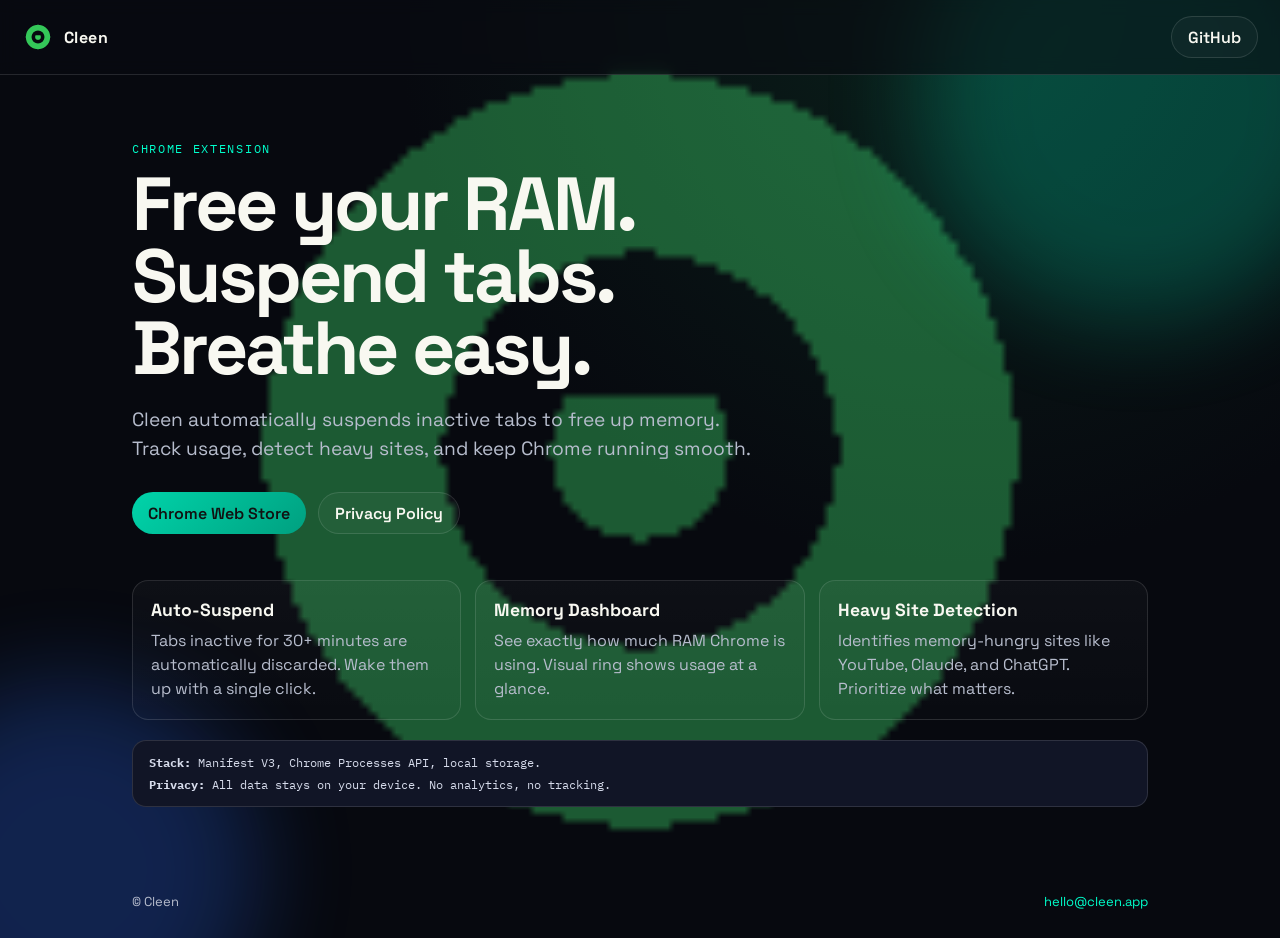
==== site/index.html @ b64dfbf0 "Add landing page, filter tabs, settings panel, and UI improvements" ====
<!doctype html>
<html lang="en">
  <head>
    <meta charset="utf-8" />
    <meta name="viewport" content="width=device-width, initial-scale=1" />
    <meta name="description" content="Cleen - Keep Chrome's memory under control. Automatically suspend inactive tabs and save RAM." />
    <title>Cleen | Chrome Memory Manager</title>
    <link rel="preconnect" href="https://fonts.googleapis.com" />
    <link rel="preconnect" href="https://fonts.gstatic.com" crossorigin />
    <link
      href="https://fonts.googleapis.com/css2?family=Space+Grotesk:wght@400;500;700&family=IBM+Plex+Mono:wght@400;600&display=swap"
      rel="stylesheet"
    />
    <link rel="stylesheet" href="styles.css" />
  </head>
  <body>
    <div class="noise"></div>
    <div class="world-logo" id="worldLogo" aria-hidden="true">
      <img src="assets/logo.png" alt="" />
    </div>
    <div class="glow glow-a"></div>
    <div class="glow glow-b"></div>
    <header class="topbar">
      <a class="brand" href="#">
        <img src="assets/logo.png" alt="Cleen logo" />
        <span>Cleen</span>
      </a>
      <a class="ghost-btn" href="https://github.com" target="_blank" rel="noreferrer">GitHub</a>
    </header>

    <main>
      <section class="hero">
        <div class="hero-copy">
          <p class="kicker">Chrome Extension</p>
          <h1>Free your RAM.<br />Suspend tabs.<br />Breathe easy.</h1>
          <p class="lead">
            Cleen automatically suspends inactive tabs to free up memory. Track usage, detect heavy sites, and keep Chrome running smooth.
          </p>
          <div class="cta-row">
            <a class="primary-btn" href="https://chromewebstore.google.com/" target="_blank" rel="noreferrer"
              >Chrome Web Store</a
            >
            <a
              class="ghost-btn"
              href="#"
              target="_blank"
              rel="noreferrer"
              >Privacy Policy</a
            >
          </div>
        </div>
      </section>

      <section class="cards">
        <article>
          <h2>Auto-Suspend</h2>
          <p>Tabs inactive for 30+ minutes are automatically discarded. Wake them up with a single click.</p>
        </article>
        <article>
          <h2>Memory Dashboard</h2>
          <p>See exactly how much RAM Chrome is using. Visual ring shows usage at a glance.</p>
        </article>
        <article>
          <h2>Heavy Site Detection</h2>
          <p>Identifies memory-hungry sites like YouTube, Claude, and ChatGPT. Prioritize what matters.</p>
        </article>
      </section>

      <section class="mini-spec">
        <p><strong>Stack:</strong> Manifest V3, Chrome Processes API, local storage.</p>
        <p><strong>Privacy:</strong> All data stays on your device. No analytics, no tracking.</p>
      </section>
    </main>

    <footer>
      <span>© Cleen</span>
      <a href="mailto:hello@cleen.app">hello@cleen.app</a>
    </footer>
    <script src="main.js"></script>
  </body>
</html>
---- site/styles.css ----
:root {
  --bg: #07090f;
  --bg-soft: #111526;
  --ink: #f8f8f1;
  --muted: #b7bdcd;
  --accent: #00d4aa;
  --accent-2: #00ffcc;
  --line: rgba(255, 255, 255, 0.12);
}

* {
  box-sizing: border-box;
}

html,
body {
  margin: 0;
  padding: 0;
  min-height: 100%;
  background: #05070d;
  overscroll-behavior: none;
}

body {
  font-family: "Space Grotesk", sans-serif;
  color: var(--ink);
  background: radial-gradient(circle at 75% 0%, #0a1f1a 0%, var(--bg) 42%),
    linear-gradient(155deg, #05070d 0%, #0a1020 52%, #0e1324 100%);
  overflow-x: hidden;
  isolation: isolate;
}

.world-logo {
  position: fixed;
  left: 50%;
  top: 50%;
  width: min(110vmin, 1280px);
  aspect-ratio: 1;
  transform: translate3d(-50%, -50%, 0);
  transform-origin: center;
  z-index: -4;
  pointer-events: none;
  opacity: 0.42;
  mix-blend-mode: screen;
  will-change: transform;
}

.world-logo img {
  width: 100%;
  height: 100%;
  display: block;
  object-fit: cover;
  border-radius: 50%;
}

.noise {
  pointer-events: none;
  position: fixed;
  inset: 0;
  opacity: 0.18;
  background-image: radial-gradient(rgba(255, 255, 255, 0.08) 0.5px, transparent 0.5px);
  background-size: 4px 4px;
  z-index: -2;
}

.glow {
  position: fixed;
  border-radius: 999px;
  filter: blur(48px);
  opacity: 0.26;
  pointer-events: none;
  z-index: -3;
}

.glow-a {
  width: min(42vw, 440px);
  aspect-ratio: 1;
  background: #00d4aa;
  top: -120px;
  right: -80px;
}

.glow-b {
  width: min(40vw, 380px);
  aspect-ratio: 1;
  background: #2f6fff;
  left: -120px;
  bottom: -160px;
}

.topbar {
  position: sticky;
  top: 0;
  z-index: 5;
  padding: 16px 22px;
  display: flex;
  align-items: center;
  justify-content: space-between;
  backdrop-filter: blur(8px);
  background: rgba(9, 11, 18, 0.6);
  border-bottom: 1px solid var(--line);
}

.brand {
  display: inline-flex;
  align-items: center;
  gap: 10px;
  color: var(--ink);
  text-decoration: none;
  font-weight: 700;
  letter-spacing: 0.03em;
}

.brand img {
  width: 32px;
  height: 32px;
  border-radius: 8px;
}

main {
  max-width: 1060px;
  margin: 0 auto;
  padding: 26px 22px 64px;
}

.hero {
  padding-top: 40px;
}

.kicker {
  margin: 0 0 12px;
  font-family: "IBM Plex Mono", monospace;
  font-size: 12px;
  letter-spacing: 0.14em;
  color: var(--accent-2);
  text-transform: uppercase;
}

h1 {
  margin: 0;
  font-size: clamp(2.1rem, 7vw, 4.7rem);
  line-height: 0.96;
  letter-spacing: -0.04em;
  max-width: 780px;
}

.lead {
  margin: 20px 0 0;
  max-width: 620px;
  color: var(--muted);
  font-size: clamp(1rem, 2.3vw, 1.2rem);
  line-height: 1.55;
}


.cta-row {
  margin-top: 28px;
  display: flex;
  gap: 12px;
  flex-wrap: wrap;
}

.primary-btn,
.ghost-btn {
  display: inline-flex;
  align-items: center;
  justify-content: center;
  height: 42px;
  padding: 0 16px;
  border-radius: 999px;
  text-decoration: none;
  font-weight: 600;
  transition: transform 180ms ease, background 180ms ease;
}

.primary-btn {
  background: linear-gradient(135deg, var(--accent) 0%, #00a080 100%);
  color: #111;
}

.ghost-btn {
  border: 1px solid var(--line);
  color: var(--ink);
  background: rgba(255, 255, 255, 0.03);
}

.primary-btn:hover,
.ghost-btn:hover {
  transform: translateY(-1px);
}

.cards {
  margin-top: 46px;
  display: grid;
  grid-template-columns: repeat(3, minmax(0, 1fr));
  gap: 14px;
}

.cards article {
  background: linear-gradient(180deg, rgba(255, 255, 255, 0.03), rgba(255, 255, 255, 0.01));
  border: 1px solid var(--line);
  border-radius: 16px;
  padding: 18px;
}

.cards h2 {
  margin: 0 0 8px;
  font-size: 1.1rem;
}

.cards p {
  margin: 0;
  color: var(--muted);
  line-height: 1.5;
}

.mini-spec {
  margin-top: 20px;
  background: var(--bg-soft);
  border-radius: 14px;
  border: 1px solid var(--line);
  padding: 14px 16px;
}

.mini-spec p {
  margin: 0;
  font-family: "IBM Plex Mono", monospace;
  font-size: 12px;
  color: #d6dbeb;
}

.mini-spec p + p {
  margin-top: 7px;
}

footer {
  margin: 22px auto 0;
  max-width: 1060px;
  padding: 0 22px 28px;
  display: flex;
  justify-content: space-between;
  color: var(--muted);
  font-size: 13px;
}

footer a {
  color: var(--accent-2);
  text-decoration: none;
}

@media (max-width: 840px) {
  .world-logo {
    width: min(132vmin, 900px);
    opacity: 0.2;
  }

  .cards {
    grid-template-columns: 1fr;
  }

  footer {
    flex-direction: column;
    gap: 8px;
  }
}
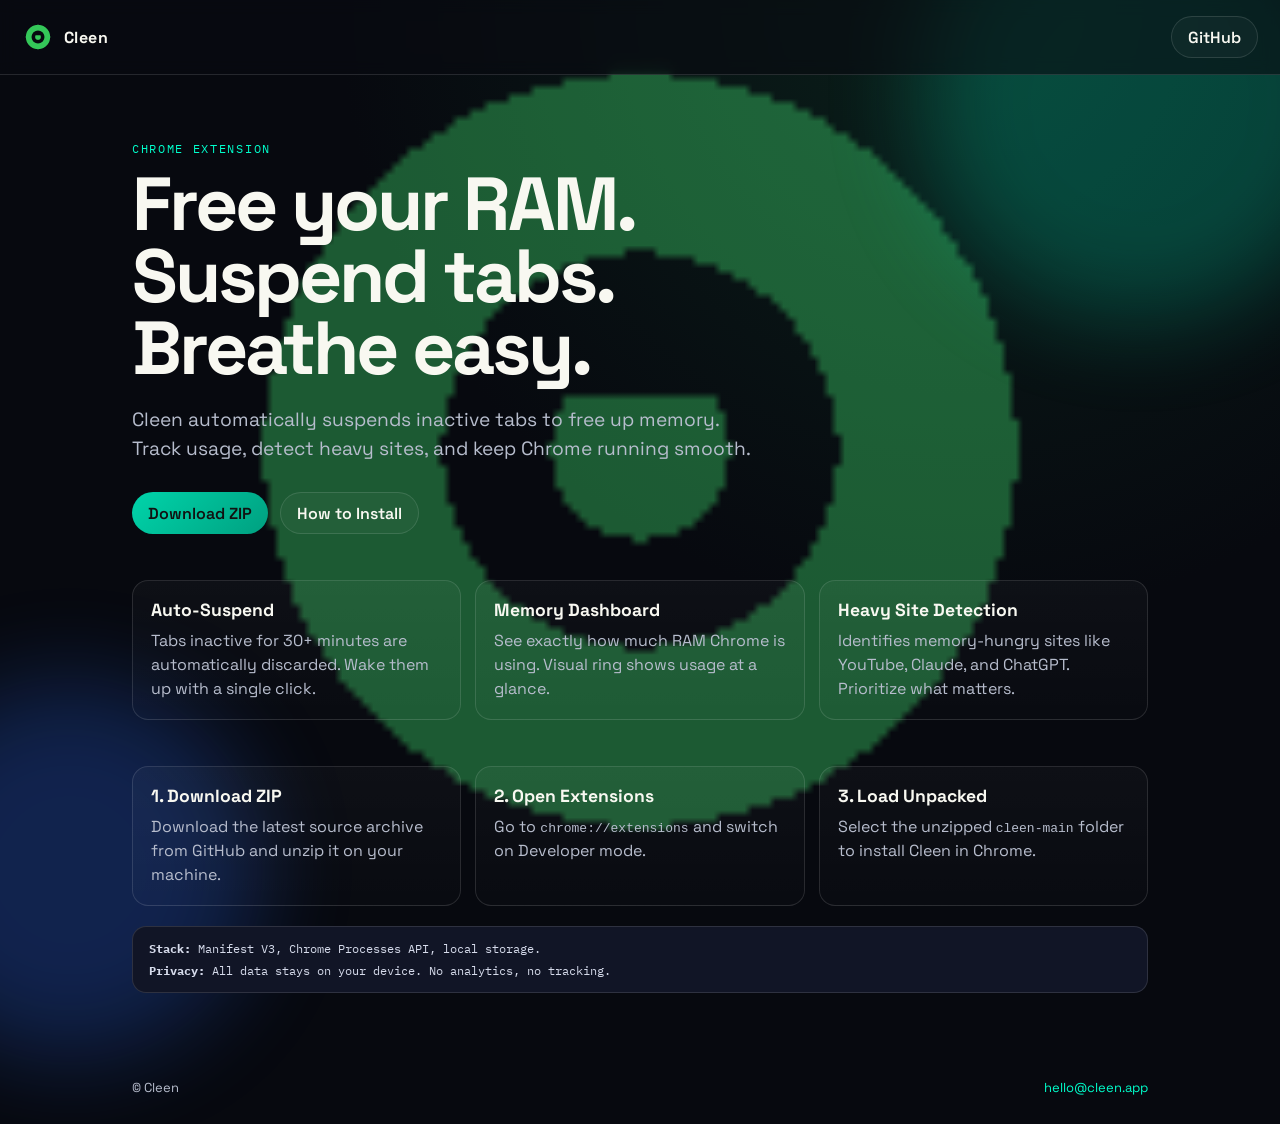
==== commit c150b48b: "Add GitHub ZIP install instructions" ====
--- a/site/index.html
+++ b/site/index.html
@@ -25,7 +25,7 @@
         <img src="assets/logo.png" alt="Cleen logo" />
         <span>Cleen</span>
       </a>
-      <a class="ghost-btn" href="https://github.com" target="_blank" rel="noreferrer">GitHub</a>
+      <a class="ghost-btn" href="https://github.com/HOYALIM/cleen" target="_blank" rel="noreferrer">GitHub</a>
     </header>
 
     <main>
@@ -37,15 +37,17 @@
             Cleen automatically suspends inactive tabs to free up memory. Track usage, detect heavy sites, and keep Chrome running smooth.
           </p>
           <div class="cta-row">
-            <a class="primary-btn" href="https://chromewebstore.google.com/" target="_blank" rel="noreferrer"
-              >Chrome Web Store</a
+            <a
+              class="primary-btn"
+              href="https://github.com/HOYALIM/cleen/archive/refs/heads/main.zip"
+              target="_blank"
+              rel="noreferrer"
+              >Download ZIP</a
             >
             <a
               class="ghost-btn"
-              href="#"
-              target="_blank"
-              rel="noreferrer"
-              >Privacy Policy</a
+              href="#install"
+              >How to Install</a
             >
           </div>
         </div>
@@ -66,6 +68,21 @@
         </article>
       </section>
 
+      <section class="cards" id="install">
+        <article>
+          <h2>1. Download ZIP</h2>
+          <p>Download the latest source archive from GitHub and unzip it on your machine.</p>
+        </article>
+        <article>
+          <h2>2. Open Extensions</h2>
+          <p>Go to <code>chrome://extensions</code> and switch on Developer mode.</p>
+        </article>
+        <article>
+          <h2>3. Load Unpacked</h2>
+          <p>Select the unzipped <code>cleen-main</code> folder to install Cleen in Chrome.</p>
+        </article>
+      </section>
+
       <section class="mini-spec">
         <p><strong>Stack:</strong> Manifest V3, Chrome Processes API, local storage.</p>
         <p><strong>Privacy:</strong> All data stays on your device. No analytics, no tracking.</p>
@@ -78,4 +95,4 @@
     </footer>
     <script src="main.js"></script>
   </body>
-</html>+</html>
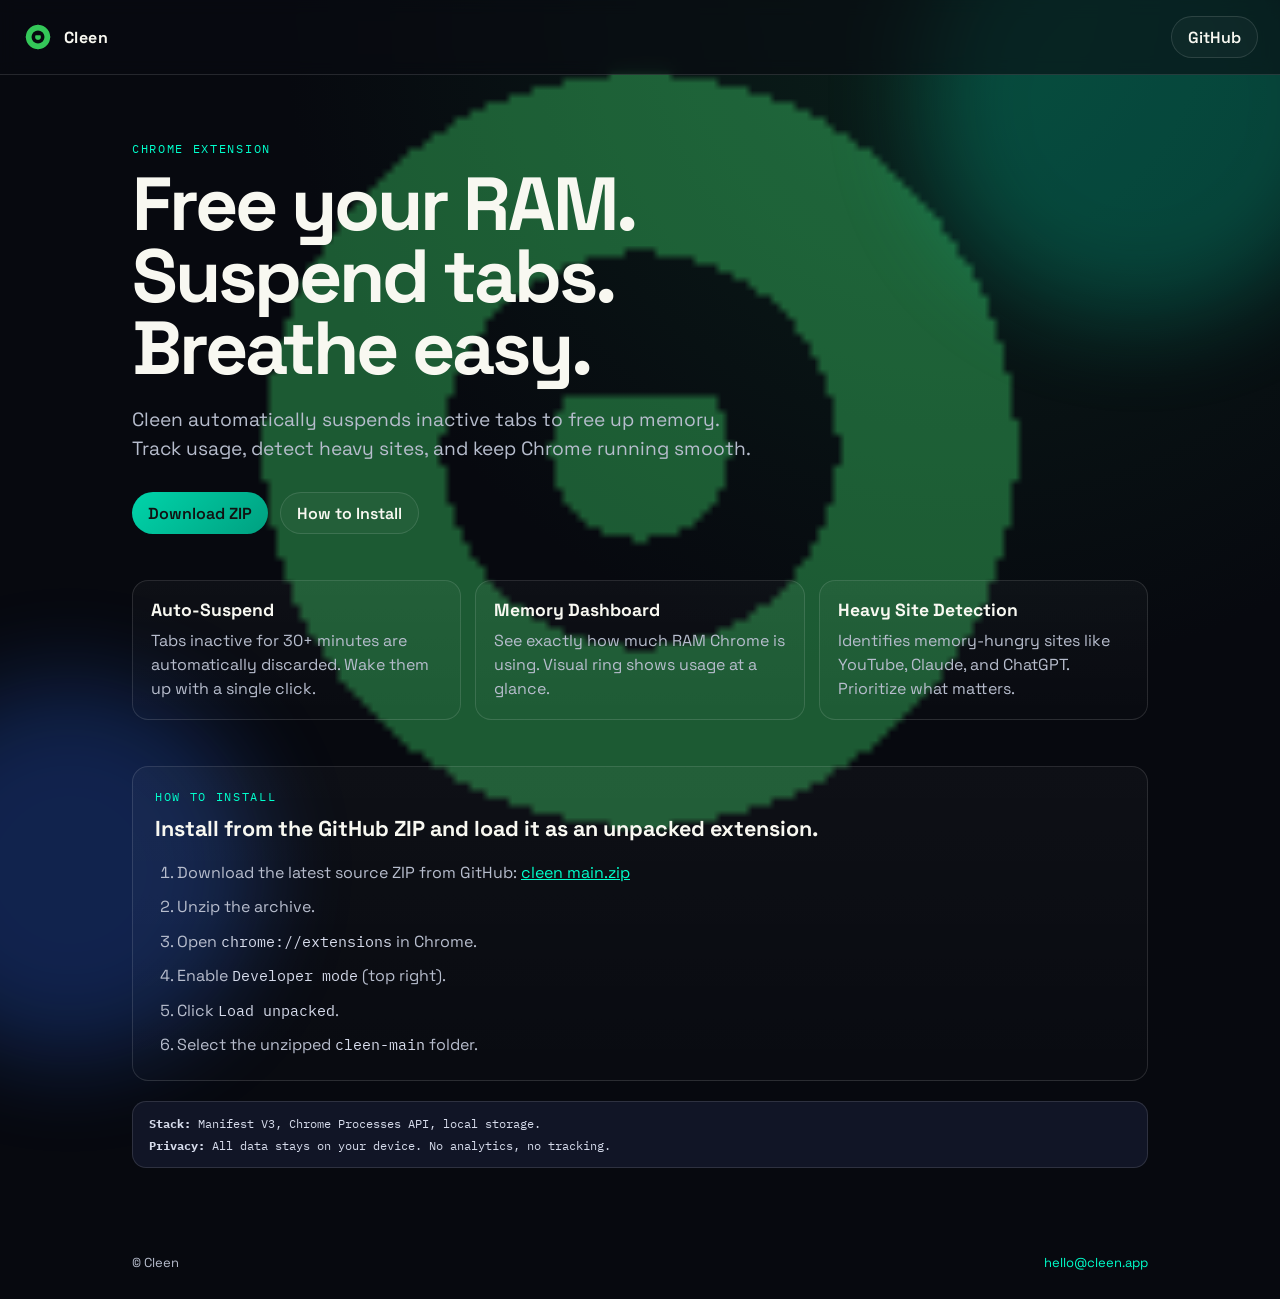
==== commit 2d15f49b: "Match install guide with README" ====
--- a/site/index.html
+++ b/site/index.html
@@ -68,19 +68,24 @@
         </article>
       </section>
 
-      <section class="cards" id="install">
-        <article>
-          <h2>1. Download ZIP</h2>
-          <p>Download the latest source archive from GitHub and unzip it on your machine.</p>
-        </article>
-        <article>
-          <h2>2. Open Extensions</h2>
-          <p>Go to <code>chrome://extensions</code> and switch on Developer mode.</p>
-        </article>
-        <article>
-          <h2>3. Load Unpacked</h2>
-          <p>Select the unzipped <code>cleen-main</code> folder to install Cleen in Chrome.</p>
-        </article>
+      <section class="install-guide" id="install">
+        <div class="install-shell">
+          <p class="kicker">How to Install</p>
+          <h2>Install from the GitHub ZIP and load it as an unpacked extension.</h2>
+          <ol>
+            <li>
+              Download the latest source ZIP from GitHub:
+              <a href="https://github.com/HOYALIM/cleen/archive/refs/heads/main.zip" target="_blank" rel="noreferrer"
+                >cleen main.zip</a
+              >
+            </li>
+            <li>Unzip the archive.</li>
+            <li>Open <code>chrome://extensions</code> in Chrome.</li>
+            <li>Enable <code>Developer mode</code> (top right).</li>
+            <li>Click <code>Load unpacked</code>.</li>
+            <li>Select the unzipped <code>cleen-main</code> folder.</li>
+          </ol>
+        </div>
       </section>
 
       <section class="mini-spec">
--- a/site/styles.css
+++ b/site/styles.css
@@ -214,6 +214,44 @@
   line-height: 1.5;
 }
 
+.install-guide {
+  margin-top: 46px;
+}
+
+.install-shell {
+  background: linear-gradient(180deg, rgba(255, 255, 255, 0.03), rgba(255, 255, 255, 0.01));
+  border: 1px solid var(--line);
+  border-radius: 16px;
+  padding: 22px;
+}
+
+.install-shell h2 {
+  margin: 0;
+  font-size: 1.35rem;
+  line-height: 1.2;
+}
+
+.install-shell ol {
+  margin: 18px 0 0;
+  padding-left: 22px;
+  color: var(--muted);
+  line-height: 1.65;
+}
+
+.install-shell li + li {
+  margin-top: 8px;
+}
+
+.install-shell a {
+  color: var(--accent-2);
+}
+
+.install-shell code {
+  font-family: "IBM Plex Mono", monospace;
+  font-size: 0.95em;
+  color: #d6dbeb;
+}
+
 .mini-spec {
   margin-top: 20px;
   background: var(--bg-soft);
@@ -262,4 +300,4 @@
     flex-direction: column;
     gap: 8px;
   }
-}+}
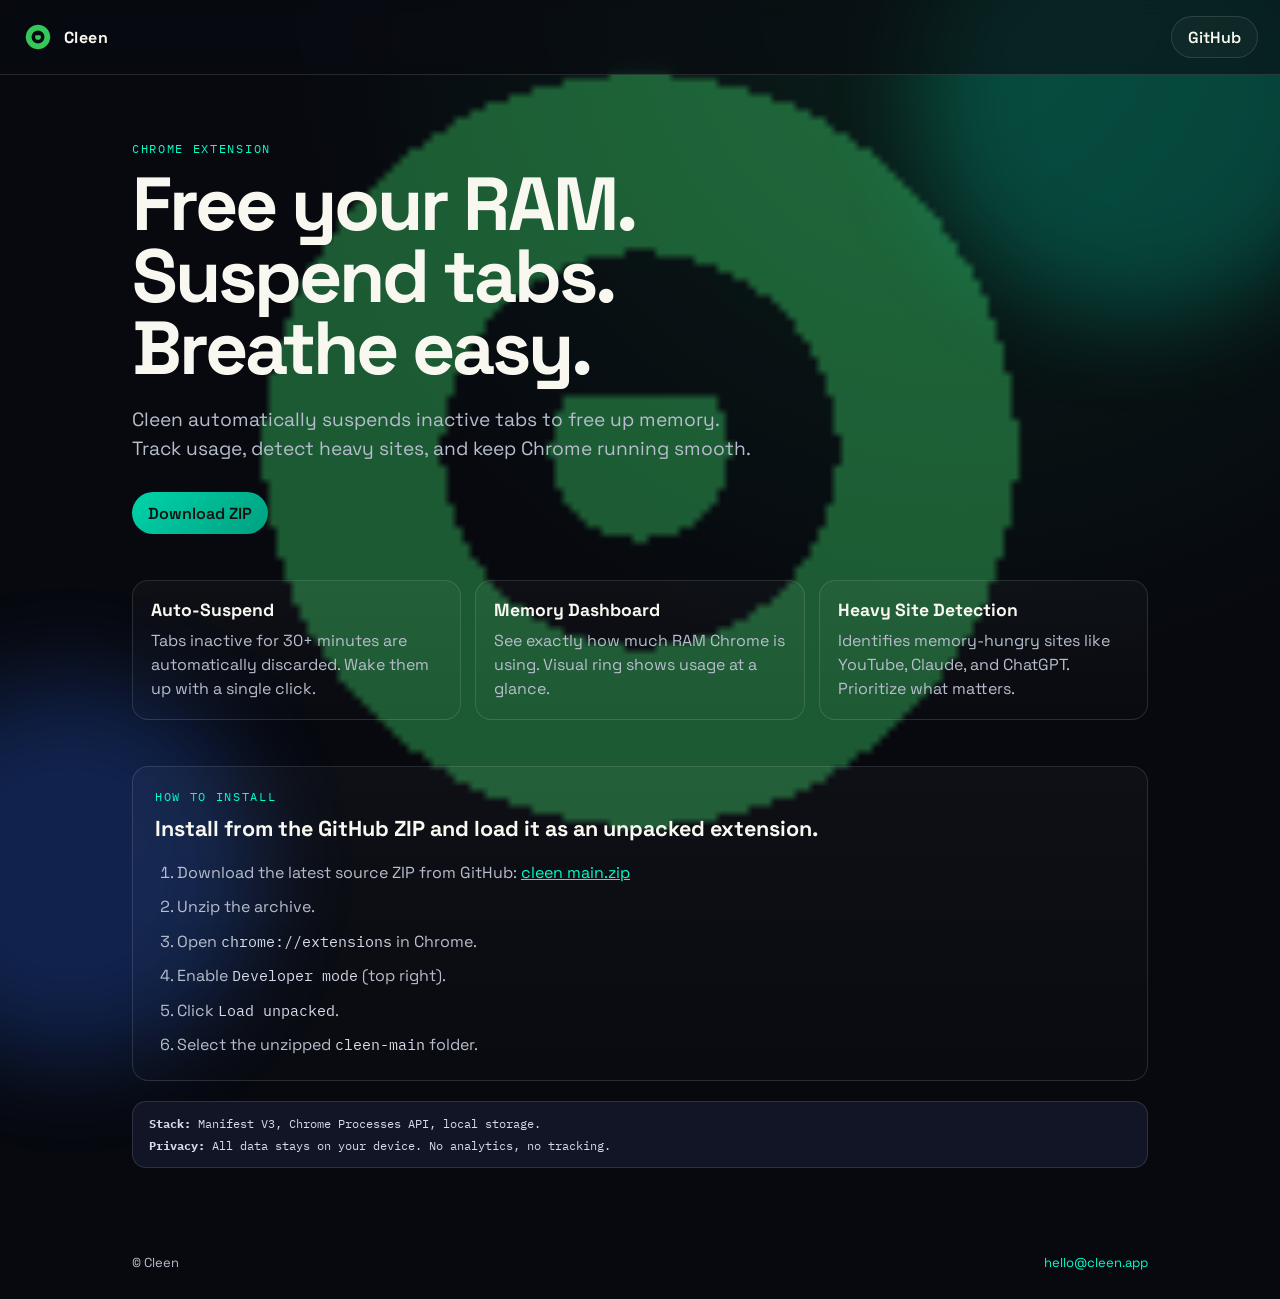
==== commit 9e4ecf17: "Remove install CTA button" ====
--- a/site/index.html
+++ b/site/index.html
@@ -43,11 +43,6 @@
               target="_blank"
               rel="noreferrer"
               >Download ZIP</a
-            >
-            <a
-              class="ghost-btn"
-              href="#install"
-              >How to Install</a
             >
           </div>
         </div>
